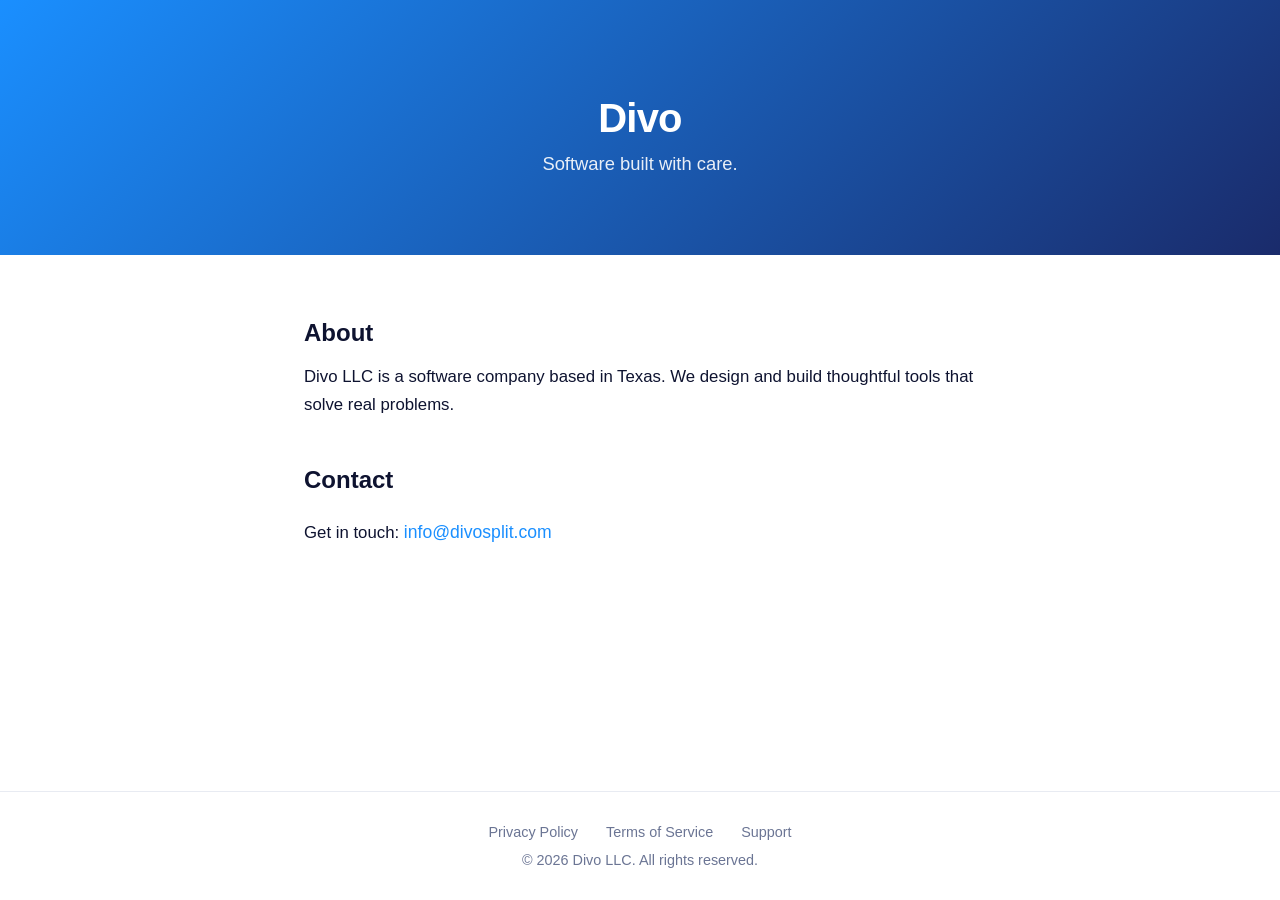
==== index.html @ 02cacfa0 "Add files via upload" ====
<!DOCTYPE html>
<html lang="en">
<head>
  <meta charset="UTF-8" />
  <meta name="viewport" content="width=device-width, initial-scale=1.0" />
  <title>Divo</title>
  <meta name="description" content="Divo LLC — software built with care." />
  <style>
    :root {
      --thunderbolt: #1a8fff;
      --dusk: #1a2b6b;
      --ink: #0e1330;
      --muted: #6b7594;
      --paper: #ffffff;
    }

    * { box-sizing: border-box; margin: 0; padding: 0; }

    html, body {
      height: 100%;
      font-family: -apple-system, BlinkMacSystemFont, "Segoe UI", Roboto, Helvetica, Arial, sans-serif;
      color: var(--ink);
      background: var(--paper);
      -webkit-font-smoothing: antialiased;
    }

    body {
      display: flex;
      flex-direction: column;
      min-height: 100vh;
    }

    .hero {
      background: linear-gradient(135deg, var(--thunderbolt) 0%, var(--dusk) 100%);
      color: var(--paper);
      padding: 6rem 1.5rem 5rem;
      text-align: center;
    }

    .hero-inner {
      max-width: 720px;
      margin: 0 auto;
    }

    .logo {
      font-size: 2.5rem;
      font-weight: 700;
      letter-spacing: -0.02em;
      margin-bottom: 0.75rem;
    }

    .tagline {
      font-size: 1.15rem;
      opacity: 0.9;
      font-weight: 400;
    }

    main {
      flex: 1;
      max-width: 720px;
      margin: 0 auto;
      padding: 4rem 1.5rem;
    }

    section {
      margin-bottom: 3rem;
    }

    h2 {
      font-size: 1.5rem;
      font-weight: 600;
      margin-bottom: 1rem;
      color: var(--ink);
    }

    p {
      font-size: 1.05rem;
      line-height: 1.65;
      color: var(--ink);
      margin-bottom: 1rem;
    }

    a {
      color: var(--thunderbolt);
      text-decoration: none;
      transition: opacity 0.15s ease;
    }

    a:hover {
      opacity: 0.7;
    }

    .contact-email {
      display: inline-block;
      font-size: 1.1rem;
      font-weight: 500;
      padding: 0.5rem 0;
    }

    footer {
      border-top: 1px solid #e8ebf2;
      padding: 2rem 1.5rem;
      text-align: center;
      font-size: 0.9rem;
      color: var(--muted);
    }

    .footer-links {
      margin-bottom: 0.75rem;
    }

    .footer-links a {
      color: var(--muted);
      margin: 0 0.75rem;
    }

    .footer-links a:hover {
      color: var(--thunderbolt);
      opacity: 1;
    }

    @media (max-width: 600px) {
      .hero { padding: 4rem 1.25rem 3.5rem; }
      .logo { font-size: 2rem; }
      main { padding: 3rem 1.25rem; }
    }
  </style>
</head>
<body>
  <header class="hero">
    <div class="hero-inner">
      <div class="logo">Divo</div>
      <div class="tagline">Software built with care.</div>
    </div>
  </header>

  <main>
    <section>
      <h2>About</h2>
      <p>
        Divo LLC is a software company based in Texas. We design and build
        thoughtful tools that solve real problems.
      </p>
    </section>

    <section>
      <h2>Contact</h2>
      <p>
        Get in touch:
        <a class="contact-email" href="mailto:info@divosplit.com">info@divosplit.com</a>
      </p>
    </section>
  </main>

  <footer>
    <div class="footer-links">
      <a href="/privacy.html">Privacy Policy</a>
      <a href="/terms.html">Terms of Service</a>
      <a href="/support.html">Support</a>
    </div>
    <div>© 2026 Divo LLC. All rights reserved.</div>
  </footer>
</body>
</html>
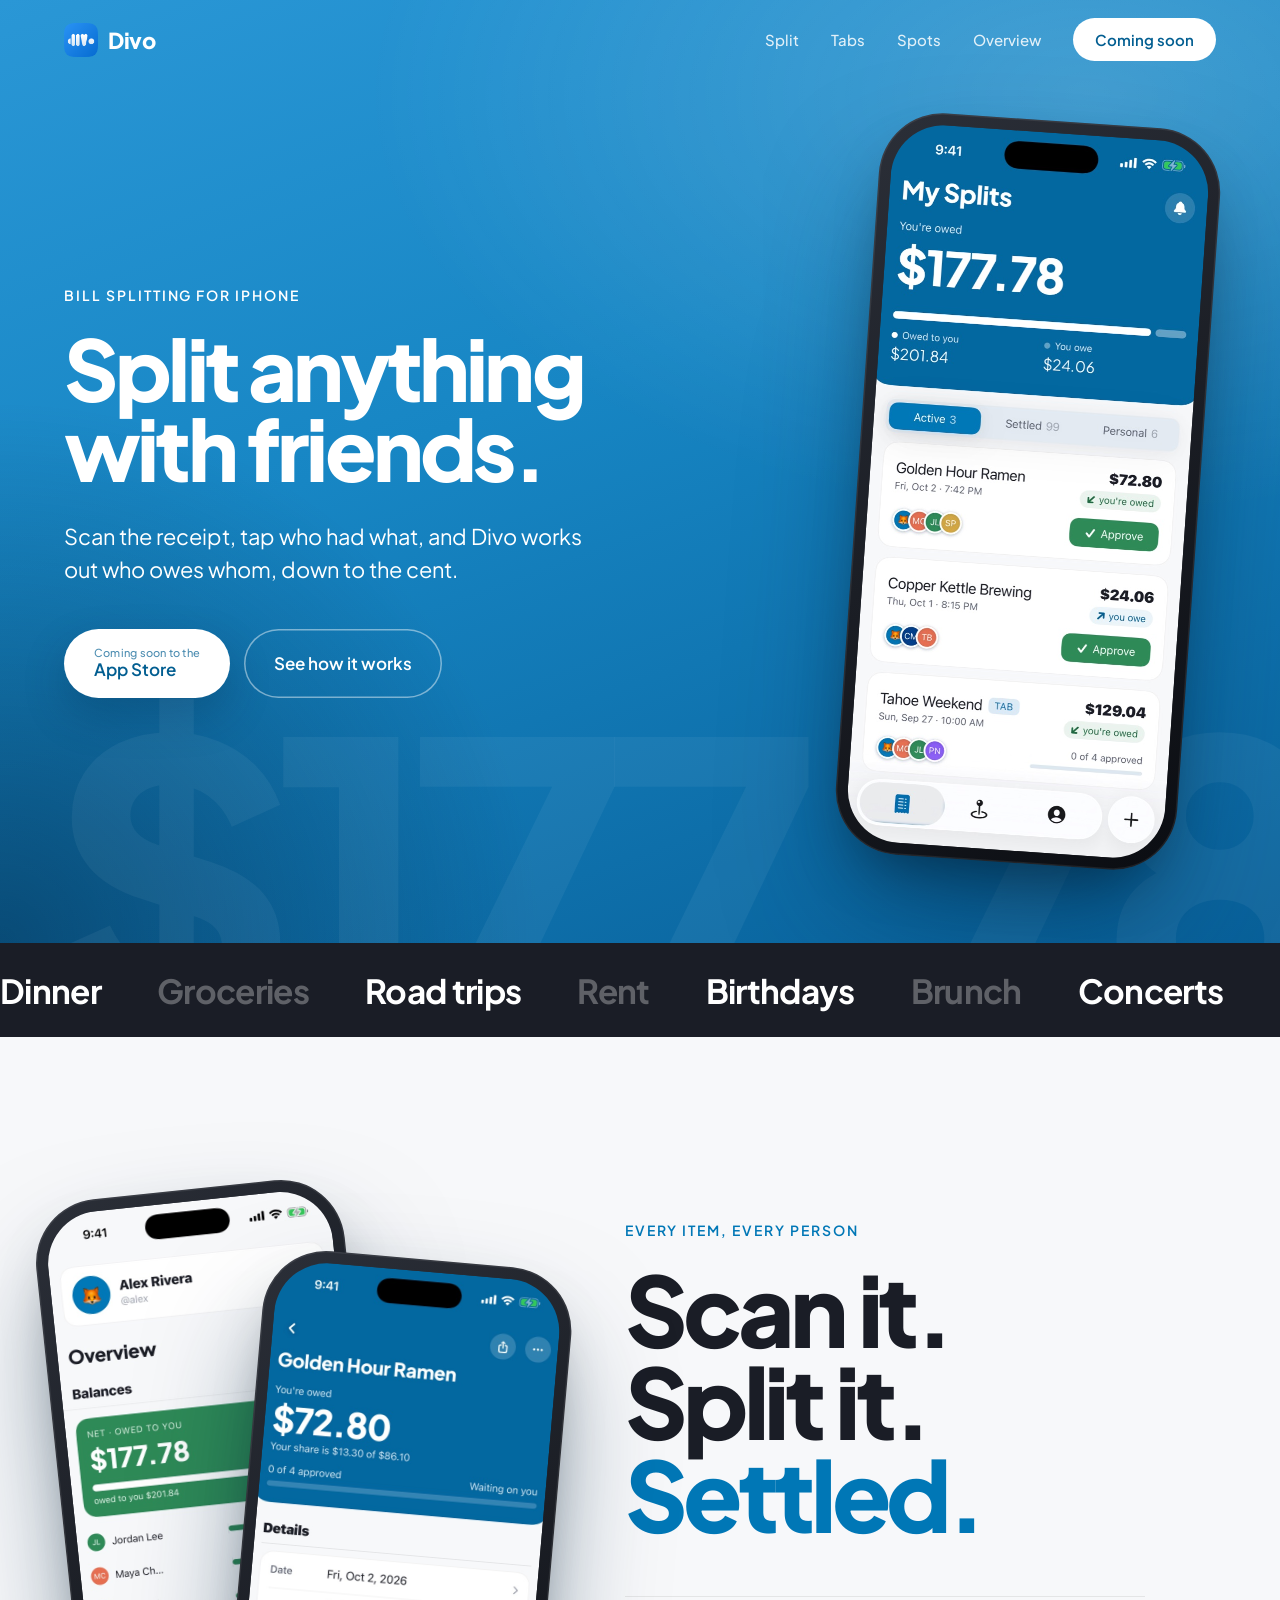
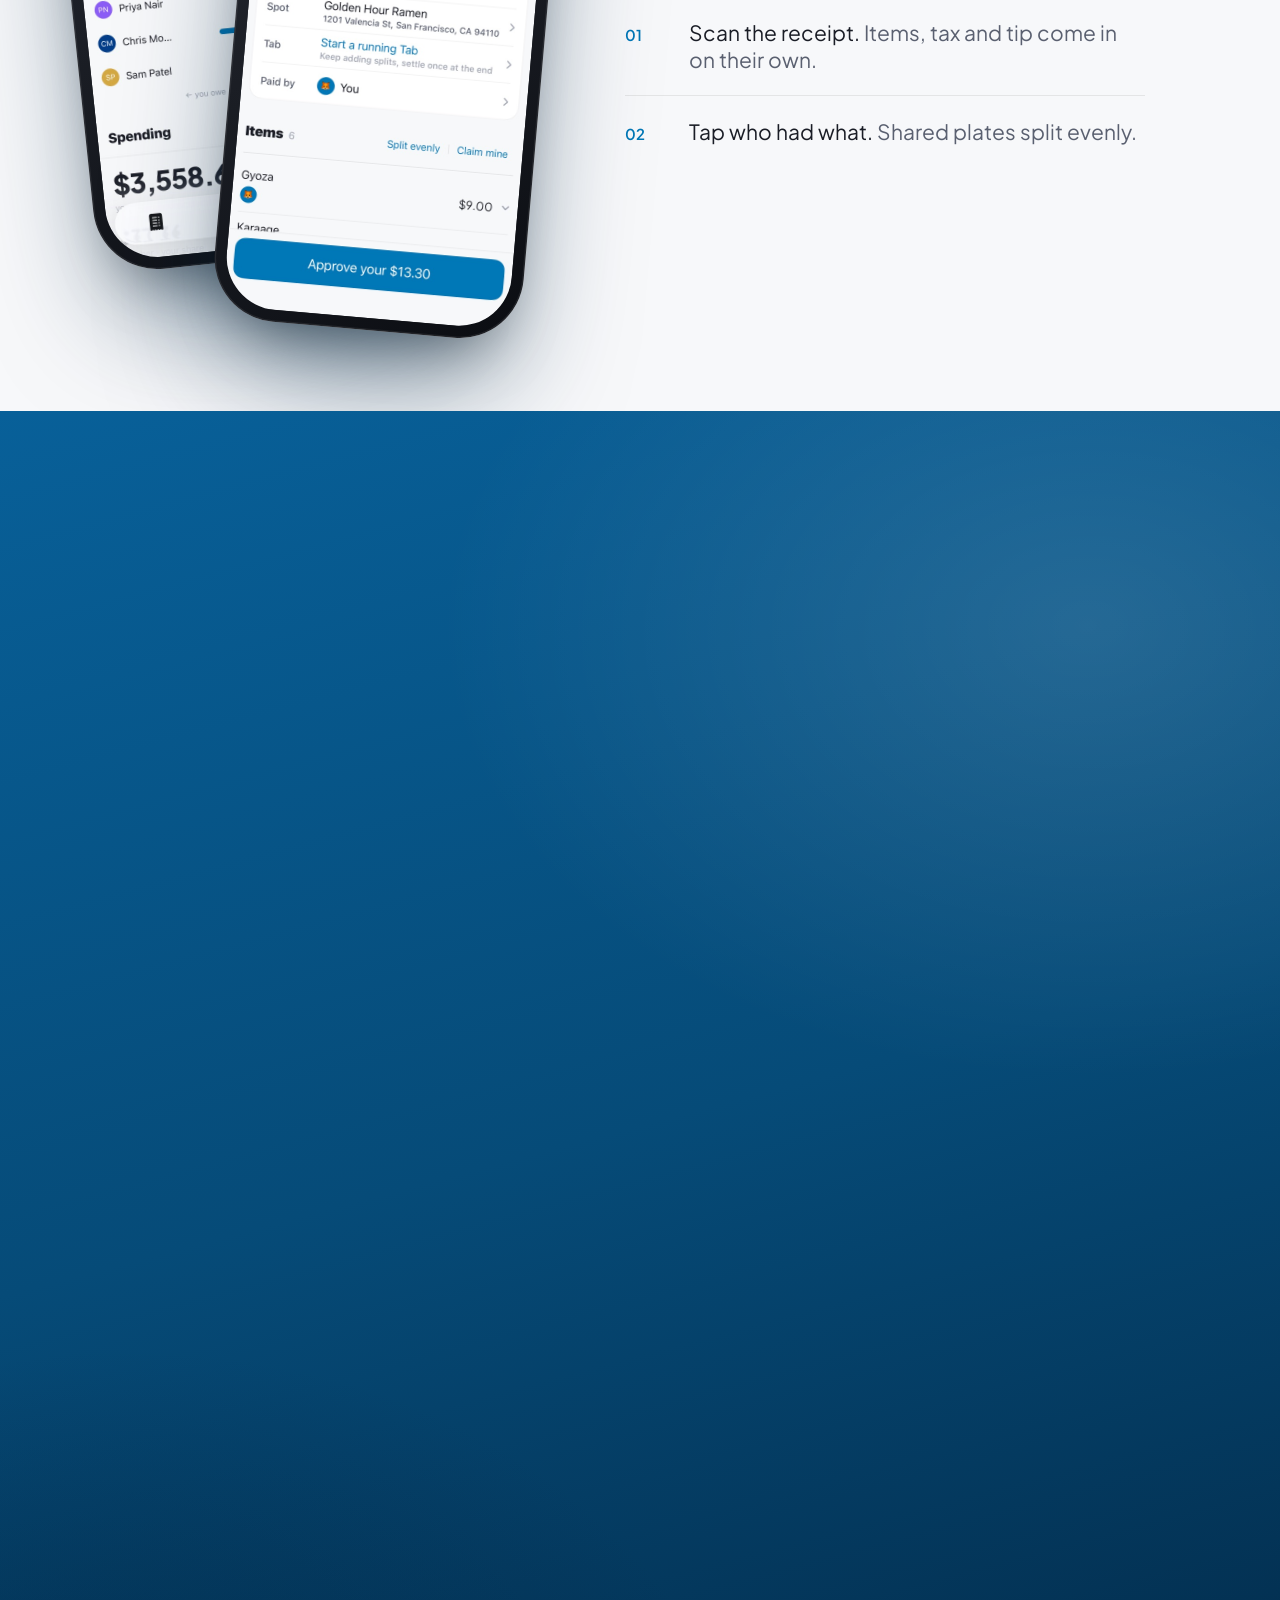
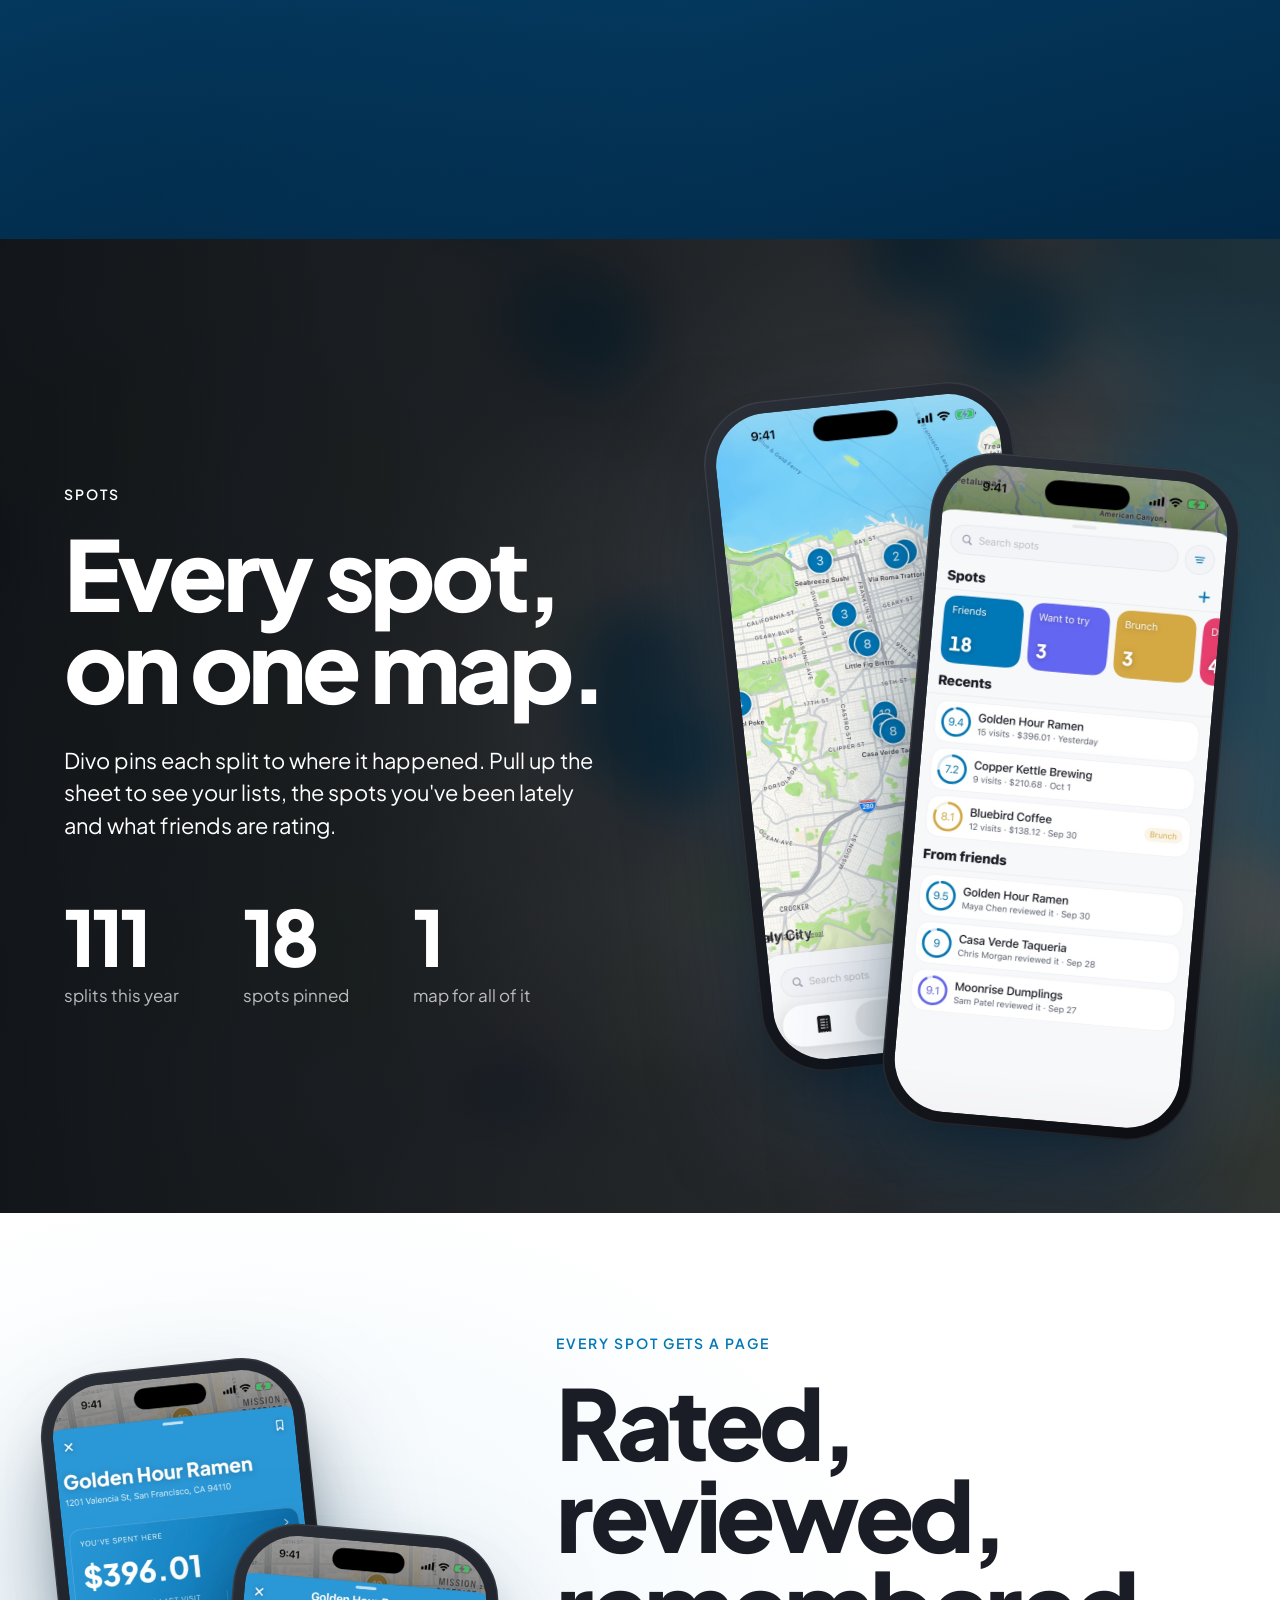
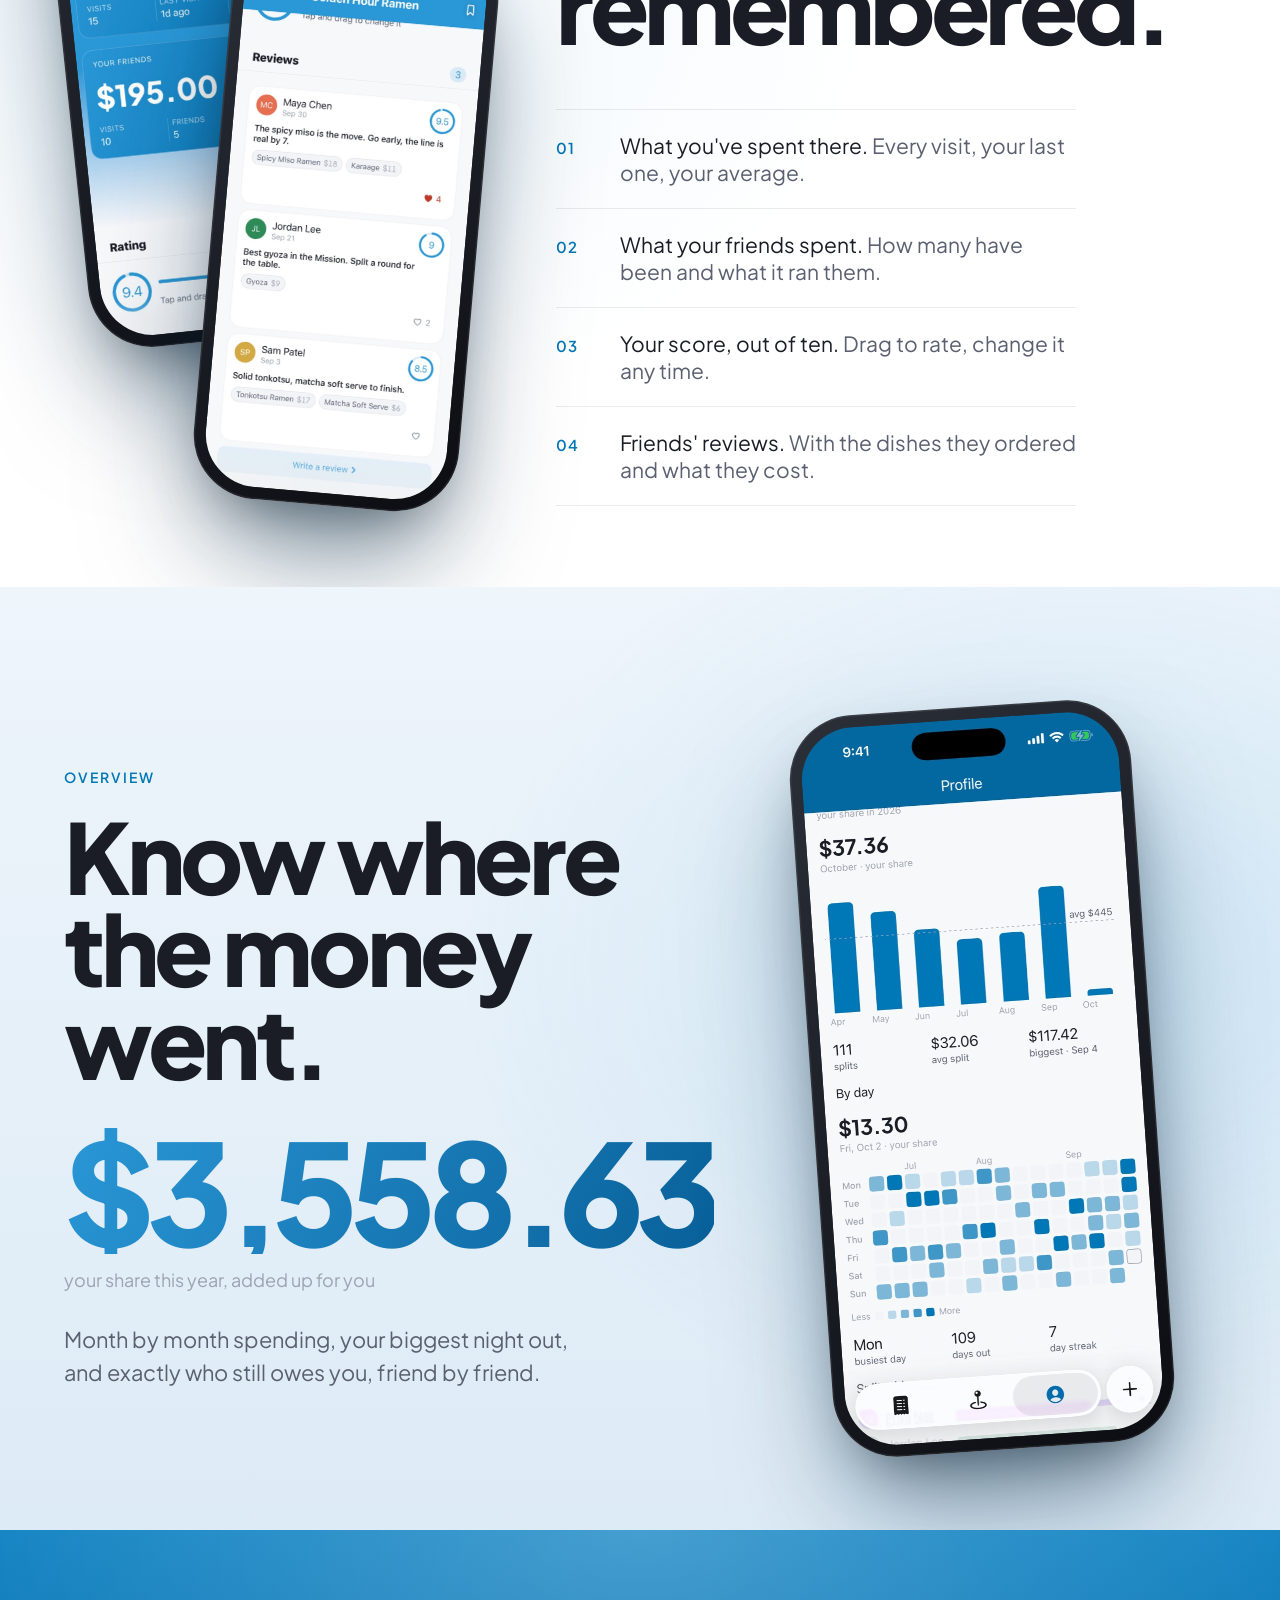
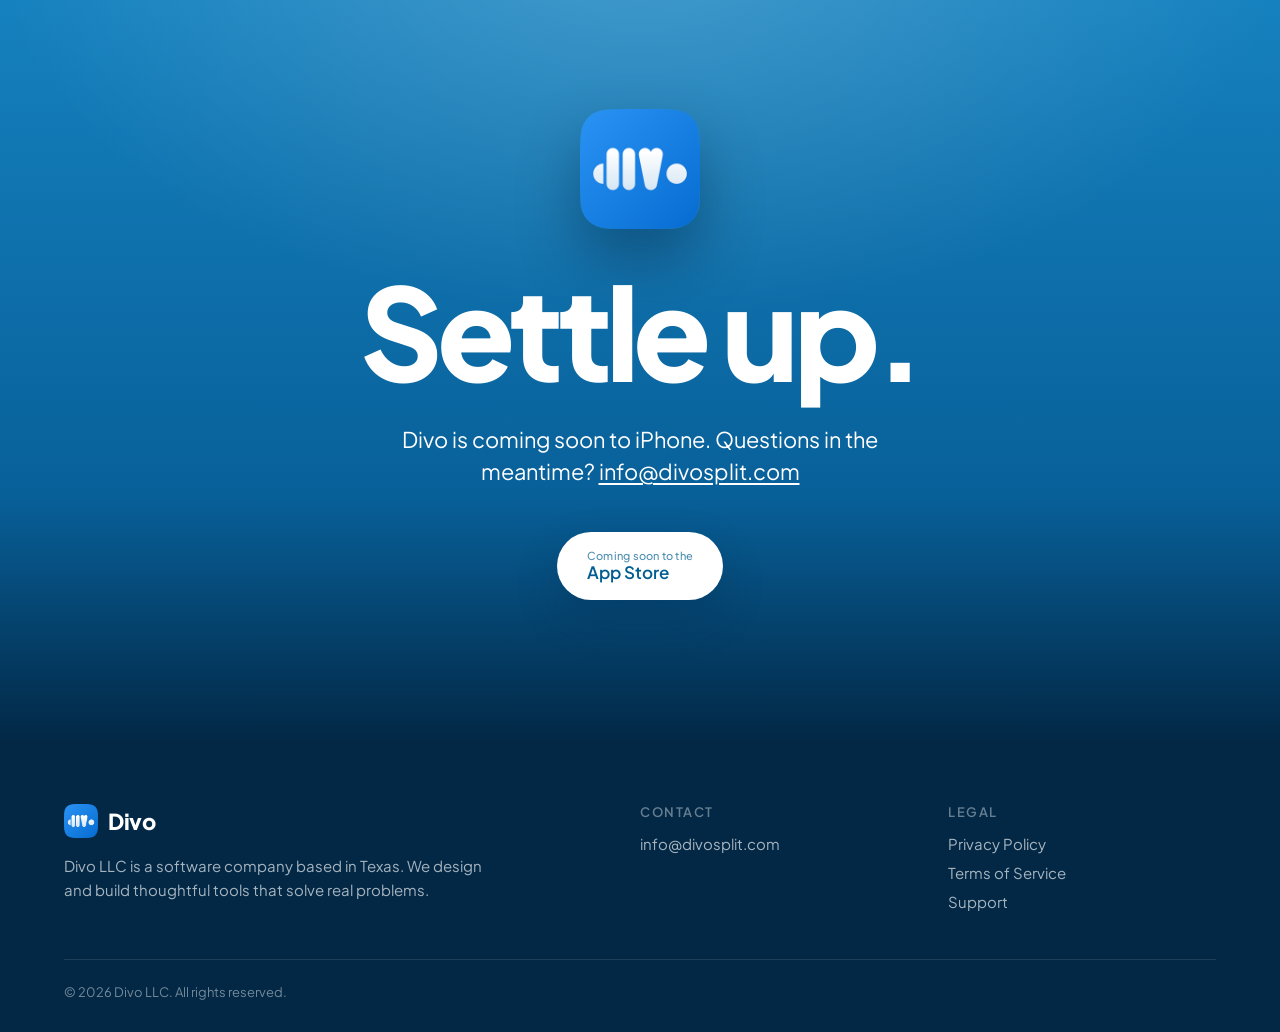
==== commit c48cd4e4: "Redesign the homepage around the Divo app Full-screen sections for splitting, Tabs, Spots, spot page" ====
--- a/index.html
+++ b/index.html
@@ -3,162 +3,523 @@
 <head>
   <meta charset="UTF-8" />
   <meta name="viewport" content="width=device-width, initial-scale=1.0" />
-  <title>Divo</title>
-  <meta name="description" content="Divo LLC — software built with care." />
+  <title>Divo — Split anything with friends</title>
+  <meta name="description" content="Divo, from Divo LLC, splits bills with friends: scan the receipt, tap who had what, settle up. Every spot you've split at, on one map." />
+  <link rel="icon" href="img/icon.png" />
+  <link rel="preconnect" href="https://fonts.googleapis.com" />
+  <link rel="preconnect" href="https://fonts.gstatic.com" crossorigin />
+  <link href="https://fonts.googleapis.com/css2?family=Plus+Jakarta+Sans:wght@400;500;600;700;800&display=swap" rel="stylesheet" />
   <style>
+    /* Tokens lifted from the app's Theme.swift */
     :root {
-      --thunderbolt: #1a8fff;
-      --dusk: #1a2b6b;
-      --ink: #0e1330;
-      --muted: #6b7594;
-      --paper: #ffffff;
+      --blue-top: #2A97D6;
+      --blue-mid: #1786C4;
+      --blue-bottom: #086099;
+      --accent: #0077B6;
+      --accent-dark: #025E91;
+      --shadow-deep: #022846;
+      --ink: #1A1D26;
+      --ink-2: #5A6070;
+      --ink-3: #9DA3B0;
+      --bg: #F7F8FA;
+      --bg-2: #EEF0F4;
+      --card: #FFFFFF;
+      --night: #0F1216;
+      --night-2: #171C24;
+      --success: #2E8B57;
+      --gutter: clamp(20px, 5vw, 72px);
     }
 
     * { box-sizing: border-box; margin: 0; padding: 0; }
-
-    html, body {
-      height: 100%;
-      font-family: -apple-system, BlinkMacSystemFont, "Segoe UI", Roboto, Helvetica, Arial, sans-serif;
+    html { scroll-behavior: smooth; }
+    body {
+      font-family: "Plus Jakarta Sans", -apple-system, BlinkMacSystemFont, sans-serif;
+      font-weight: 400;
       color: var(--ink);
-      background: var(--paper);
+      background: var(--bg);
       -webkit-font-smoothing: antialiased;
-    }
-
-    body {
-      display: flex;
-      flex-direction: column;
+      overflow-x: hidden;
+    }
+    img { display: block; max-width: 100%; }
+    a { color: inherit; text-decoration: none; }
+
+    /* ---------- Nav ---------- */
+    .nav {
+      position: fixed; inset: 0 0 auto 0; z-index: 50;
+      display: flex; align-items: center; justify-content: space-between;
+      padding: 18px var(--gutter);
+      color: #fff;
+      transition: background .3s, color .3s, box-shadow .3s, padding .3s;
+    }
+    .nav.scrolled {
+      background: rgba(247, 248, 250, .82);
+      backdrop-filter: saturate(180%) blur(20px);
+      -webkit-backdrop-filter: saturate(180%) blur(20px);
+      color: var(--ink);
+      box-shadow: 0 1px 0 rgba(0,0,0,.06);
+      padding-block: 12px;
+    }
+    .brand { display: flex; align-items: center; gap: 10px; font-weight: 800; font-size: 22px; letter-spacing: -.02em; }
+    .brand img { width: 34px; height: 34px; border-radius: 9px; }
+    .nav-links { display: flex; align-items: center; gap: 32px; font-size: 15px; font-weight: 500; }
+    .nav-links a:not(.pill) { opacity: .85; }
+    .nav-links a:not(.pill):hover { opacity: 1; }
+    .pill {
+      display: inline-flex; align-items: center; justify-content: center;
+      padding: 12px 22px; border-radius: 999px;
+      font-weight: 600; font-size: 15px;
+      background: #fff; color: var(--accent-dark);
+      transition: transform .2s, box-shadow .2s;
+    }
+    .pill:hover { transform: translateY(-1px); box-shadow: 0 10px 24px rgba(2,40,70,.18); }
+    .nav.scrolled .pill { background: var(--accent); color: #fff; }
+
+    /* ---------- Jumbotron base ---------- */
+    .jumbo {
+      position: relative;
       min-height: 100vh;
-    }
-
+      display: grid;
+      align-items: center;
+      padding: 120px var(--gutter) 80px;
+      overflow: hidden;
+    }
+    .jumbo-inner {
+      width: 100%; max-width: 1360px; margin: 0 auto;
+      display: grid; grid-template-columns: 1.1fr .9fr; gap: clamp(32px, 6vw, 96px);
+      align-items: center;
+    }
+    .jumbo-inner.flip { grid-template-columns: .9fr 1.1fr; }
+    .jumbo-inner.flip .copy { order: 2; }
+
+    .eyebrow {
+      font-size: 14px; font-weight: 600; letter-spacing: .14em; text-transform: uppercase;
+      opacity: .7; margin-bottom: 24px;
+    }
+    h1, h2 {
+      font-weight: 800;
+      letter-spacing: -.045em;
+      line-height: .95;
+    }
+    h1 { font-size: clamp(56px, 9.5vw, 148px); }
+    h2 { font-size: clamp(48px, 7.6vw, 120px); }
+    .lede {
+      font-size: clamp(19px, 1.7vw, 24px);
+      line-height: 1.5;
+      max-width: 34ch;
+      margin-top: 32px;
+      opacity: .82;
+    }
+    .cta-row { display: flex; flex-wrap: wrap; gap: 14px; margin-top: 44px; }
+    .btn {
+      display: inline-flex; align-items: center; gap: 12px;
+      padding: 18px 30px; border-radius: 999px;
+      font-size: 17px; font-weight: 600;
+      transition: transform .2s, box-shadow .2s, background .2s;
+    }
+    .btn:hover { transform: translateY(-2px); }
+    .btn-light { background: #fff; color: var(--accent-dark); box-shadow: 0 18px 40px rgba(2,40,70,.25); }
+    .btn-ghost { color: #fff; box-shadow: inset 0 0 0 1.5px rgba(255,255,255,.45); }
+    .btn-ghost:hover { background: rgba(255,255,255,.1); }
+    .btn-dark { background: var(--ink); color: #fff; }
+    .btn small { display: block; font-size: 11px; font-weight: 500; opacity: .7; letter-spacing: .02em; }
+    .btn .stack { line-height: 1.15; text-align: left; }
+
+    /* ---------- Phone ---------- */
+    .phone {
+      position: relative;
+      width: min(100%, 400px, 38vh);
+      aspect-ratio: 1320 / 2868;
+      border-radius: 64px;
+      padding: 12px;
+      background: linear-gradient(145deg, #2b2f38, #0b0d12);
+      box-shadow:
+        0 0 0 1.5px rgba(255,255,255,.08) inset,
+        0 60px 120px -20px rgba(2,40,70,.55),
+        0 30px 60px -30px rgba(0,0,0,.5);
+      justify-self: center;
+    }
+    .phone img {
+      width: 100%; height: 100%; object-fit: cover;
+      border-radius: 53px;
+    }
+    .phone.tilt-l { rotate: -4deg; }
+    .phone.tilt-r { rotate: 4deg; }
+
+    .phone-pair { position: relative; justify-self: center; width: min(100%, 560px, 56vh); height: min(118vw, 86vh, 860px); }
+    .phone-pair .phone { position: absolute; width: 64%; }
+    .phone-pair .phone:first-child { left: 0; top: 4%; rotate: -6deg; z-index: 1; }
+    .phone-pair .phone:last-child { right: 0; bottom: 0; rotate: 5deg; z-index: 2; }
+
+    /* ---------- 1. Hero ---------- */
     .hero {
-      background: linear-gradient(135deg, var(--thunderbolt) 0%, var(--dusk) 100%);
-      color: var(--paper);
-      padding: 6rem 1.5rem 5rem;
-      text-align: center;
-    }
-
-    .hero-inner {
-      max-width: 720px;
-      margin: 0 auto;
-    }
-
-    .logo {
-      font-size: 2.5rem;
-      font-weight: 700;
-      letter-spacing: -0.02em;
-      margin-bottom: 0.75rem;
-    }
-
-    .tagline {
-      font-size: 1.15rem;
-      opacity: 0.9;
-      font-weight: 400;
-    }
-
-    main {
-      flex: 1;
-      max-width: 720px;
-      margin: 0 auto;
-      padding: 4rem 1.5rem;
-    }
-
-    section {
-      margin-bottom: 3rem;
-    }
-
-    h2 {
-      font-size: 1.5rem;
-      font-weight: 600;
-      margin-bottom: 1rem;
-      color: var(--ink);
-    }
-
-    p {
-      font-size: 1.05rem;
-      line-height: 1.65;
-      color: var(--ink);
-      margin-bottom: 1rem;
-    }
-
-    a {
-      color: var(--thunderbolt);
-      text-decoration: none;
-      transition: opacity 0.15s ease;
-    }
-
-    a:hover {
-      opacity: 0.7;
-    }
-
-    .contact-email {
-      display: inline-block;
-      font-size: 1.1rem;
-      font-weight: 500;
-      padding: 0.5rem 0;
-    }
+      color: #fff;
+      background:
+        radial-gradient(1200px 700px at 85% 10%, rgba(255,255,255,.18), transparent 60%),
+        radial-gradient(900px 900px at 0% 100%, rgba(2,40,70,.55), transparent 60%),
+        linear-gradient(160deg, var(--blue-top) 0%, var(--blue-mid) 42%, var(--blue-bottom) 100%);
+    }
+    .hero h1 span { display: block; }
+    .hero h1 { font-size: clamp(48px, 6.6vw, 112px); }
+    @media (min-width: 901px) {
+      .hero .jumbo-inner { grid-template-columns: 1.3fr .7fr; }
+      .hero h1 span { white-space: nowrap; }
+    }
+    .hero .ghost-amount {
+      position: absolute; right: -3vw; bottom: -9vw;
+      font-size: 30vw; font-weight: 800; letter-spacing: -.06em; line-height: 1;
+      color: rgba(255,255,255,.05);
+      pointer-events: none; user-select: none; white-space: nowrap;
+    }
+
+    /* ---------- Marquee ---------- */
+    .marquee {
+      background: var(--ink); color: #fff;
+      padding: 26px 0; overflow: hidden; white-space: nowrap;
+    }
+    .marquee-track { display: inline-flex; gap: 56px; animation: marquee 38s linear infinite; }
+    .marquee span { font-size: clamp(22px, 2.6vw, 34px); font-weight: 700; letter-spacing: -.02em; }
+    .marquee span.dim { color: rgba(255,255,255,.3); }
+    @keyframes marquee { to { transform: translateX(-50%); } }
+
+    /* ---------- 2. Scan ---------- */
+    .scan { background: var(--bg); }
+    .scan h2 em { font-style: normal; color: var(--accent); }
+    .steps { margin-top: 56px; display: grid; gap: 0; max-width: 520px; }
+    .step {
+      display: grid; grid-template-columns: 64px 1fr; align-items: baseline;
+      padding: 22px 0; border-top: 1px solid rgba(0,0,0,.08);
+    }
+    .step:last-child { border-bottom: 1px solid rgba(0,0,0,.08); }
+    .step b { font-size: 15px; font-weight: 600; color: var(--accent); letter-spacing: .04em; }
+    .step p { font-size: 21px; color: var(--ink); }
+    .step p span { color: var(--ink-2); }
+
+    /* ---------- 3. Spots ---------- */
+    .spots { color: #fff; background: var(--night); }
+    .spots-bg {
+      position: absolute; inset: -60px;
+      background: url("img/spots-map.jpg") center / cover no-repeat;
+      filter: blur(28px) saturate(1.3);
+      opacity: .5;
+    }
+    .spots::after {
+      content: ""; position: absolute; inset: 0;
+      background:
+        radial-gradient(900px 700px at 75% 50%, transparent, rgba(15,18,22,.6) 70%),
+        linear-gradient(90deg, rgba(15,18,22,.92) 0%, rgba(15,18,22,.55) 55%, rgba(15,18,22,.2) 100%);
+    }
+    .spots .jumbo-inner { position: relative; z-index: 2; }
+    .spots h2 { max-width: 11ch; }
+    .stat-row { display: flex; flex-wrap: wrap; gap: clamp(28px, 5vw, 72px); margin-top: 56px; }
+    .stat .num { font-size: clamp(48px, 6vw, 96px); font-weight: 800; letter-spacing: -.05em; line-height: 1; }
+    .stat .label { font-size: 17px; opacity: .7; margin-top: 10px; }
+
+    /* ---------- 3b. Place pages ---------- */
+    .places {
+      background:
+        radial-gradient(900px 600px at 20% 40%, rgba(42,151,214,.08), transparent 70%),
+        #FFFFFF;
+    }
+    .places h2 { max-width: 13ch; }
+
+    /* ---------- 4. Overview ---------- */
+    .overview {
+      background:
+        radial-gradient(900px 700px at 85% 40%, rgba(42,151,214,.14), transparent 70%),
+        linear-gradient(180deg, #EEF5FB 0%, #DDEBF6 100%);
+    }
+    .big-figure {
+      font-size: clamp(64px, 11vw, 180px);
+      font-weight: 800; letter-spacing: -.055em; line-height: .9;
+      background: linear-gradient(120deg, var(--blue-top), var(--blue-bottom));
+      -webkit-background-clip: text; background-clip: text; color: transparent;
+      margin-top: 40px;
+    }
+    .big-figure-caption { font-size: 18px; color: var(--ink-3); margin-top: 14px; }
+
+    /* ---------- 5. One plus ---------- */
+    .plus {
+      color: #fff;
+      background:
+        radial-gradient(1000px 700px at 85% 15%, rgba(255,255,255,.12), transparent 65%),
+        radial-gradient(900px 700px at 10% 100%, rgba(2,40,70,.6), transparent 70%),
+        linear-gradient(165deg, var(--blue-bottom) 0%, #064B78 50%, var(--shadow-deep) 100%);
+    }
+    .actions { margin-top: 48px; display: grid; gap: 4px; max-width: 560px; }
+    .action {
+      display: flex; justify-content: space-between; align-items: baseline; gap: 24px;
+      padding: 20px 0; border-bottom: 1px solid rgba(255,255,255,.1);
+    }
+    .action .t { font-size: clamp(22px, 2.2vw, 30px); font-weight: 700; letter-spacing: -.02em; white-space: nowrap; }
+    .action .d { font-size: 16px; color: rgba(255,255,255,.55); text-align: right; }
+
+    /* ---------- Tabs (stacked, three phones) ---------- */
+    .jumbo-inner.stacked { grid-template-columns: 1fr; gap: clamp(48px, 7vw, 96px); }
+    .tabs-head { display: grid; grid-template-columns: 1fr 1fr; gap: clamp(32px, 6vw, 96px); align-items: end; }
+    .tabs-head .actions { margin-top: 0; }
+    .phone-trio {
+      display: flex; justify-content: center; align-items: flex-start;
+      gap: clamp(12px, 3vw, 48px);
+    }
+    .phone-trio .phone {
+      width: min(30%, 330px);
+      border-radius: 15% / 7%;
+      padding: clamp(5px, 0.9vw, 12px);
+    }
+    .phone-trio .phone img { border-radius: 13% / 6%; }
+    .phone-trio .phone:nth-child(1) { rotate: -4deg; margin-top: 48px; }
+    .phone-trio .phone:nth-child(3) { rotate: 4deg; margin-top: 48px; }
+
+    /* ---------- 6. Final CTA ---------- */
+    .final {
+      color: #fff; text-align: center;
+      background:
+        radial-gradient(1000px 600px at 50% 0%, rgba(255,255,255,.2), transparent 65%),
+        linear-gradient(180deg, var(--blue-mid), var(--blue-bottom) 70%, var(--shadow-deep));
+      min-height: 90vh;
+    }
+    .final .jumbo-inner { grid-template-columns: 1fr; justify-items: center; align-content: center; gap: 0; }
+    .final img.icon { width: 120px; height: 120px; border-radius: 28px; box-shadow: 0 30px 60px rgba(2,40,70,.45); margin-bottom: 40px; }
+    .final h2 { font-size: clamp(56px, 10vw, 160px); }
+    .final .lede { margin-inline: auto; }
+    .final .cta-row { justify-content: center; }
 
     footer {
-      border-top: 1px solid #e8ebf2;
-      padding: 2rem 1.5rem;
-      text-align: center;
-      font-size: 0.9rem;
-      color: var(--muted);
-    }
-
-    .footer-links {
-      margin-bottom: 0.75rem;
-    }
-
-    .footer-links a {
-      color: var(--muted);
-      margin: 0 0.75rem;
-    }
-
-    .footer-links a:hover {
-      color: var(--thunderbolt);
-      opacity: 1;
-    }
-
-    @media (max-width: 600px) {
-      .hero { padding: 4rem 1.25rem 3.5rem; }
-      .logo { font-size: 2rem; }
-      main { padding: 3rem 1.25rem; }
+      background: var(--shadow-deep); color: rgba(255,255,255,.65);
+      padding: 64px var(--gutter) 32px;
+      font-size: 15px;
+    }
+    .footer-grid {
+      max-width: 1360px; margin: 0 auto;
+      display: grid; grid-template-columns: 2fr 1fr 1fr; gap: 40px;
+    }
+    .footer-about .brand { color: #fff; margin-bottom: 16px; }
+    .footer-about p { line-height: 1.6; max-width: 38ch; }
+    footer h3 {
+      font-size: 13px; font-weight: 600; letter-spacing: .12em; text-transform: uppercase;
+      color: rgba(255,255,255,.4); margin-bottom: 14px;
+    }
+    footer nav { display: grid; gap: 10px; }
+    footer a:hover { color: #fff; }
+    .footer-base {
+      max-width: 1360px; margin: 48px auto 0; padding-top: 24px;
+      border-top: 1px solid rgba(255,255,255,.1); font-size: 13px; color: rgba(255,255,255,.45);
+    }
+    .final .lede a { text-decoration: underline; text-underline-offset: 3px; }
+    .btn-static { cursor: default; }
+    .btn-static:hover { transform: none; }
+
+    /* ---------- Reveal ---------- */
+    .reveal { opacity: 0; transform: translateY(40px); transition: opacity .9s cubic-bezier(.2,.7,.2,1), transform .9s cubic-bezier(.2,.7,.2,1); }
+    .reveal.in { opacity: 1; transform: none; }
+    .reveal.d1 { transition-delay: .1s; } .reveal.d2 { transition-delay: .2s; } .reveal.d3 { transition-delay: .3s; }
+
+    @media (prefers-reduced-motion: reduce) {
+      .reveal { opacity: 1; transform: none; transition: none; }
+      .marquee-track { animation: none; }
+      html { scroll-behavior: auto; }
+    }
+
+    /* ---------- Responsive ---------- */
+    @media (max-width: 900px) {
+      .nav-links a:not(.pill) { display: none; }
+      .jumbo { padding-top: 110px; min-height: auto; }
+      .jumbo-inner, .jumbo-inner.flip { grid-template-columns: 1fr; }
+      .jumbo-inner.flip .copy { order: 0; }
+      .phone { width: min(78vw, 360px); border-radius: 52px; padding: 10px; }
+      .phone img { border-radius: 43px; }
+      .phone-pair { height: 150vw; max-height: 760px; }
+      .phone-pair .phone { width: 62%; }
+      .action { flex-direction: column; gap: 4px; }
+      .tabs-head { grid-template-columns: 1fr; }
+      .phone-trio .phone { width: 31%; }
+      .phone-trio .phone:nth-child(1), .phone-trio .phone:nth-child(3) { margin-top: 24px; }
+      .action .d { text-align: left; }
+      .footer-grid { grid-template-columns: 1fr; gap: 28px; }
     }
   </style>
 </head>
 <body>
-  <header class="hero">
-    <div class="hero-inner">
-      <div class="logo">Divo</div>
-      <div class="tagline">Software built with care.</div>
-    </div>
+
+  <header class="nav" id="nav">
+    <a href="#" class="brand"><img src="img/icon.png" alt="" />Divo</a>
+    <nav class="nav-links">
+      <a href="#scan">Split</a>
+      <a href="#tabs">Tabs</a>
+      <a href="#spots">Spots</a>
+      <a href="#overview">Overview</a>
+      <a href="#download" class="pill">Coming soon</a>
+    </nav>
   </header>
 
-  <main>
-    <section>
-      <h2>About</h2>
-      <p>
-        Divo LLC is a software company based in Texas. We design and build
-        thoughtful tools that solve real problems.
-      </p>
-    </section>
-
-    <section>
-      <h2>Contact</h2>
-      <p>
-        Get in touch:
-        <a class="contact-email" href="mailto:info@divosplit.com">info@divosplit.com</a>
-      </p>
-    </section>
-  </main>
+  <!-- 1. Hero -->
+  <section class="jumbo hero">
+    <div class="ghost-amount" aria-hidden="true">$177.78</div>
+    <div class="jumbo-inner">
+      <div class="copy">
+        <p class="eyebrow reveal">Bill splitting for iPhone</p>
+        <h1 class="reveal d1"><span>Split anything</span><span>with friends.</span></h1>
+        <p class="lede reveal d2">Scan the receipt, tap who had what, and Divo works out who owes whom, down to the cent.</p>
+        <div class="cta-row reveal d3">
+          <span class="btn btn-light btn-static"><span class="stack"><small>Coming soon to the</small>App Store</span></span>
+          <a href="#scan" class="btn btn-ghost">See how it works</a>
+        </div>
+      </div>
+      <div class="phone tilt-r reveal d2">
+        <img src="img/splits-home.jpg" alt="Divo's My Splits screen: $177.78 owed to you, above three open splits including a Tahoe Weekend Tab" />
+      </div>
+    </div>
+  </section>
+
+  <div class="marquee" aria-hidden="true">
+    <div class="marquee-track">
+      <span>Dinner</span><span class="dim">Groceries</span><span>Road trips</span><span class="dim">Rent</span><span>Birthdays</span><span class="dim">Brunch</span><span>Concerts</span><span class="dim">Ski weekends</span>
+      <span>Dinner</span><span class="dim">Groceries</span><span>Road trips</span><span class="dim">Rent</span><span>Birthdays</span><span class="dim">Brunch</span><span>Concerts</span><span class="dim">Ski weekends</span>
+    </div>
+  </div>
+
+  <!-- 2. Scan & split -->
+  <section class="jumbo scan" id="scan">
+    <div class="jumbo-inner flip">
+      <div class="copy">
+        <p class="eyebrow reveal" style="color: var(--accent); opacity: 1;">Every item, every person</p>
+        <h2 class="reveal d1">Scan it.<br />Split it.<br /><em>Settled.</em></h2>
+        <div class="steps">
+          <div class="step reveal d1"><b>01</b><p>Scan the receipt. <span>Items, tax and tip come in on their own.</span></p></div>
+          <div class="step reveal d2"><b>02</b><p>Tap who had what. <span>Shared plates split evenly.</span></p></div>
+          <div class="step reveal d3"><b>03</b><p>Everyone sees their share. <span>Mark it paid when it's paid.</span></p></div>
+        </div>
+      </div>
+      <div class="phone-pair reveal d1">
+        <div class="phone"><img src="img/overview.jpg" alt="" /></div>
+        <div class="phone"><img src="img/split-detail.jpg" alt="A split's page at Golden Hour Ramen: you're owed $72.80, your share is $13.30 of $86.10" /></div>
+      </div>
+    </div>
+  </section>
+
+  <!-- 3. Tabs -->
+  <section class="jumbo plus" id="tabs">
+    <div class="jumbo-inner stacked">
+      <div class="tabs-head">
+        <div>
+          <p class="eyebrow reveal">Tabs</p>
+          <h2 class="reveal d1">One trip.<br />One Tab.<br />Settle once.</h2>
+        </div>
+        <div class="actions">
+          <div class="action reveal d1"><span class="t">Add as you go</span><span class="d">Dinner, groceries, the kayak rental</span></div>
+          <div class="action reveal d1"><span class="t">One running balance</span><span class="d">Who's up and who's down, all weekend</span></div>
+          <div class="action reveal d2"><span class="t">Every stop, mapped</span><span class="d">The trip, pinned where it happened</span></div>
+          <div class="action reveal d3"><span class="t">Settle the whole Tab</span><span class="d">One payment each when it's over</span></div>
+        </div>
+      </div>
+      <div class="phone-trio">
+        <div class="phone reveal d1"><img src="img/tab-balances.jpg" alt="The Tahoe Weekend Tab: 4 people, $484.83 total, you're owed $129.04, with each person's balance" /></div>
+        <div class="phone reveal d2"><img src="img/tab-splits.jpg" alt="The Tab's splits: a map of three Lake Tahoe stops and an Approve all button" /></div>
+        <div class="phone reveal d3"><img src="img/tab-settle.jpg" alt="The Tab's Settle pane: 0 of 4 approved, Approve my 4 splits, and Settle the whole Tab" /></div>
+      </div>
+    </div>
+  </section>
+
+  <!-- 4. Spots -->
+  <section class="jumbo spots" id="spots">
+    <div class="spots-bg" aria-hidden="true"></div>
+    <div class="jumbo-inner">
+      <div class="copy">
+        <p class="eyebrow reveal">Spots</p>
+        <h2 class="reveal d1">Every spot, on one map.</h2>
+        <p class="lede reveal d2">Divo pins each split to where it happened. Pull up the sheet to see your lists, the spots you've been lately and what friends are rating.</p>
+        <div class="stat-row">
+          <div class="stat reveal d1"><div class="num">111</div><div class="label">splits this year</div></div>
+          <div class="stat reveal d2"><div class="num">18</div><div class="label">spots pinned</div></div>
+          <div class="stat reveal d3"><div class="num">1</div><div class="label">map for all of it</div></div>
+        </div>
+      </div>
+      <div class="phone-pair reveal d1">
+        <div class="phone"><img src="img/spots-map.jpg" alt="The Spots tab: a map of San Francisco with blue pins counting the splits at each place" /></div>
+        <div class="phone"><img src="img/spots-sheet.jpg" alt="The Spots sheet: Want to try, Brunch and Date night lists, recent places with your scores, and friends' reviews" /></div>
+      </div>
+    </div>
+  </section>
+
+  <!-- 4b. Place pages -->
+  <section class="jumbo places" id="places">
+    <div class="jumbo-inner flip">
+      <div class="copy">
+        <p class="eyebrow reveal" style="color: var(--accent); opacity: 1;">Every spot gets a page</p>
+        <h2 class="reveal d1">Rated, reviewed, remembered.</h2>
+        <div class="steps">
+          <div class="step reveal d1"><b>01</b><p>What you've spent there. <span>Every visit, your last one, your average.</span></p></div>
+          <div class="step reveal d2"><b>02</b><p>What your friends spent. <span>How many have been and what it ran them.</span></p></div>
+          <div class="step reveal d2"><b>03</b><p>Your score, out of ten. <span>Drag to rate, change it any time.</span></p></div>
+          <div class="step reveal d3"><b>04</b><p>Friends' reviews. <span>With the dishes they ordered and what they cost.</span></p></div>
+        </div>
+      </div>
+      <div class="phone-pair reveal d1">
+        <div class="phone"><img src="img/spot-place.jpg" alt="Golden Hour Ramen's place page: $396.01 spent over 15 visits, friends' spend, and a 9.4 rating" /></div>
+        <div class="phone"><img src="img/spot-reviews.jpg" alt="Golden Hour Ramen's reviews from Maya, Jordan and Sam, each with a score and the dishes they ordered" /></div>
+      </div>
+    </div>
+  </section>
+
+  <!-- 5. Overview -->
+  <section class="jumbo overview" id="overview">
+    <div class="jumbo-inner">
+      <div class="copy">
+        <p class="eyebrow reveal" style="color: var(--accent); opacity: 1;">Overview</p>
+        <h2 class="reveal d1">Know where the money went.</h2>
+        <div class="big-figure reveal d2">$3,558.63</div>
+        <p class="big-figure-caption reveal d2">your share this year, added up for you</p>
+        <p class="lede reveal d3" style="color: var(--ink-2); opacity: 1;">Month by month spending, your biggest night out, and exactly who still owes you, friend by friend.</p>
+      </div>
+      <div class="phone tilt-l reveal d1">
+        <img src="img/spending.jpg" alt="Divo's Spending overview: $3,558.63 this year with a bar chart by month" />
+      </div>
+    </div>
+  </section>
+
+  <!-- 6. Final CTA -->
+  <section class="jumbo final" id="download">
+    <div class="jumbo-inner">
+      <img class="icon reveal" src="img/icon.png" alt="Divo app icon" />
+      <h2 class="reveal d1">Settle up.</h2>
+      <p class="lede reveal d2">Divo is coming soon to iPhone. Questions in the meantime? <a href="mailto:info@divosplit.com">info@divosplit.com</a></p>
+      <div class="cta-row reveal d3">
+        <span class="btn btn-light btn-static"><span class="stack"><small>Coming soon to the</small>App Store</span></span>
+      </div>
+    </div>
+  </section>
 
   <footer>
-    <div class="footer-links">
-      <a href="/privacy.html">Privacy Policy</a>
-      <a href="/terms.html">Terms of Service</a>
-      <a href="/support.html">Support</a>
-    </div>
-    <div>© 2026 Divo LLC. All rights reserved.</div>
+    <div class="footer-grid">
+      <div class="footer-about">
+        <a href="#" class="brand"><img src="img/icon.png" alt="" />Divo</a>
+        <p>Divo LLC is a software company based in Texas. We design and build thoughtful tools that solve real problems.</p>
+      </div>
+      <div>
+        <h3>Contact</h3>
+        <a href="mailto:info@divosplit.com">info@divosplit.com</a>
+      </div>
+      <div>
+        <h3>Legal</h3>
+        <nav>
+          <a href="/privacy.html">Privacy Policy</a>
+          <a href="/terms.html">Terms of Service</a>
+          <a href="/support.html">Support</a>
+        </nav>
+      </div>
+    </div>
+    <div class="footer-base">© 2026 Divo LLC. All rights reserved.</div>
   </footer>
+
+  <script>
+    const nav = document.getElementById('nav');
+    const onScroll = () => nav.classList.toggle('scrolled', window.scrollY > window.innerHeight * 0.6);
+    addEventListener('scroll', onScroll, { passive: true }); onScroll();
+
+    const io = new IntersectionObserver((entries) => {
+      entries.forEach((e) => { if (e.isIntersecting) { e.target.classList.add('in'); io.unobserve(e.target); } });
+    }, { threshold: 0.15 });
+    document.querySelectorAll('.reveal').forEach((el) => io.observe(el));
+  </script>
 </body>
 </html>
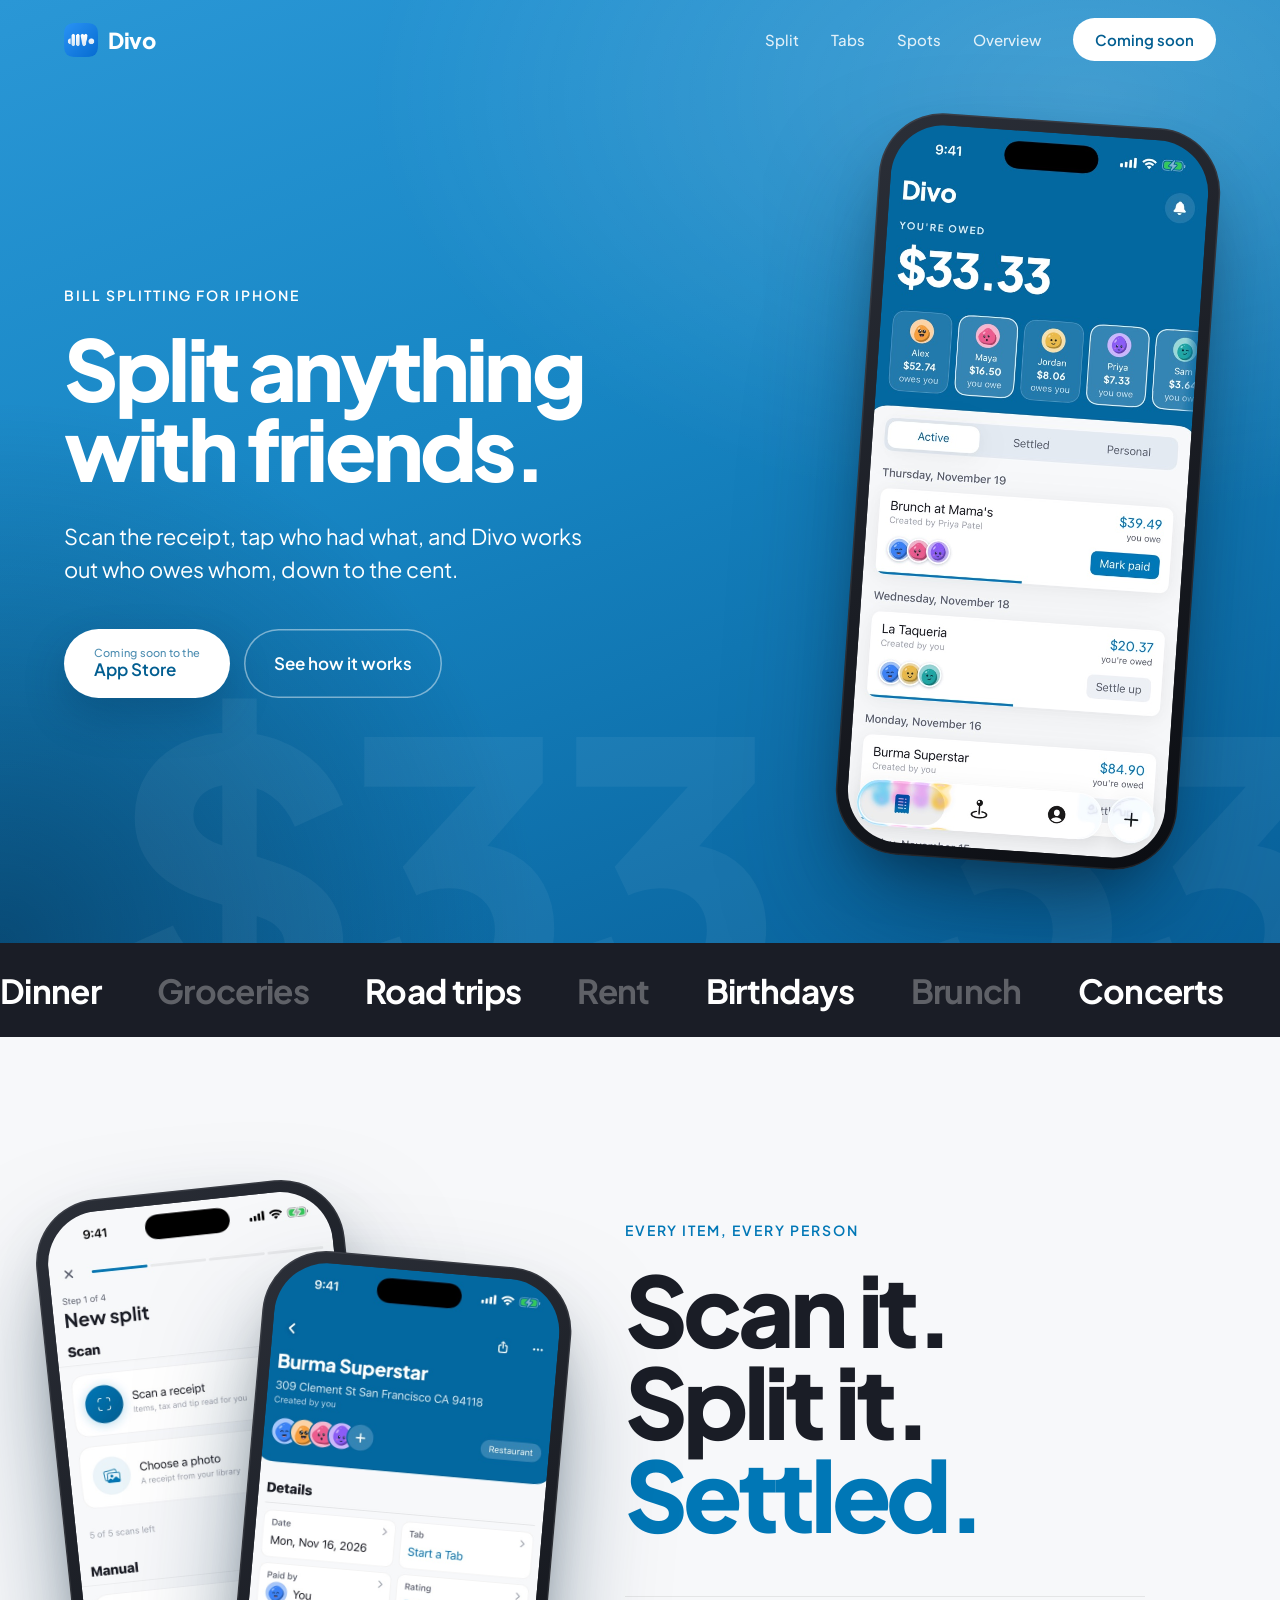
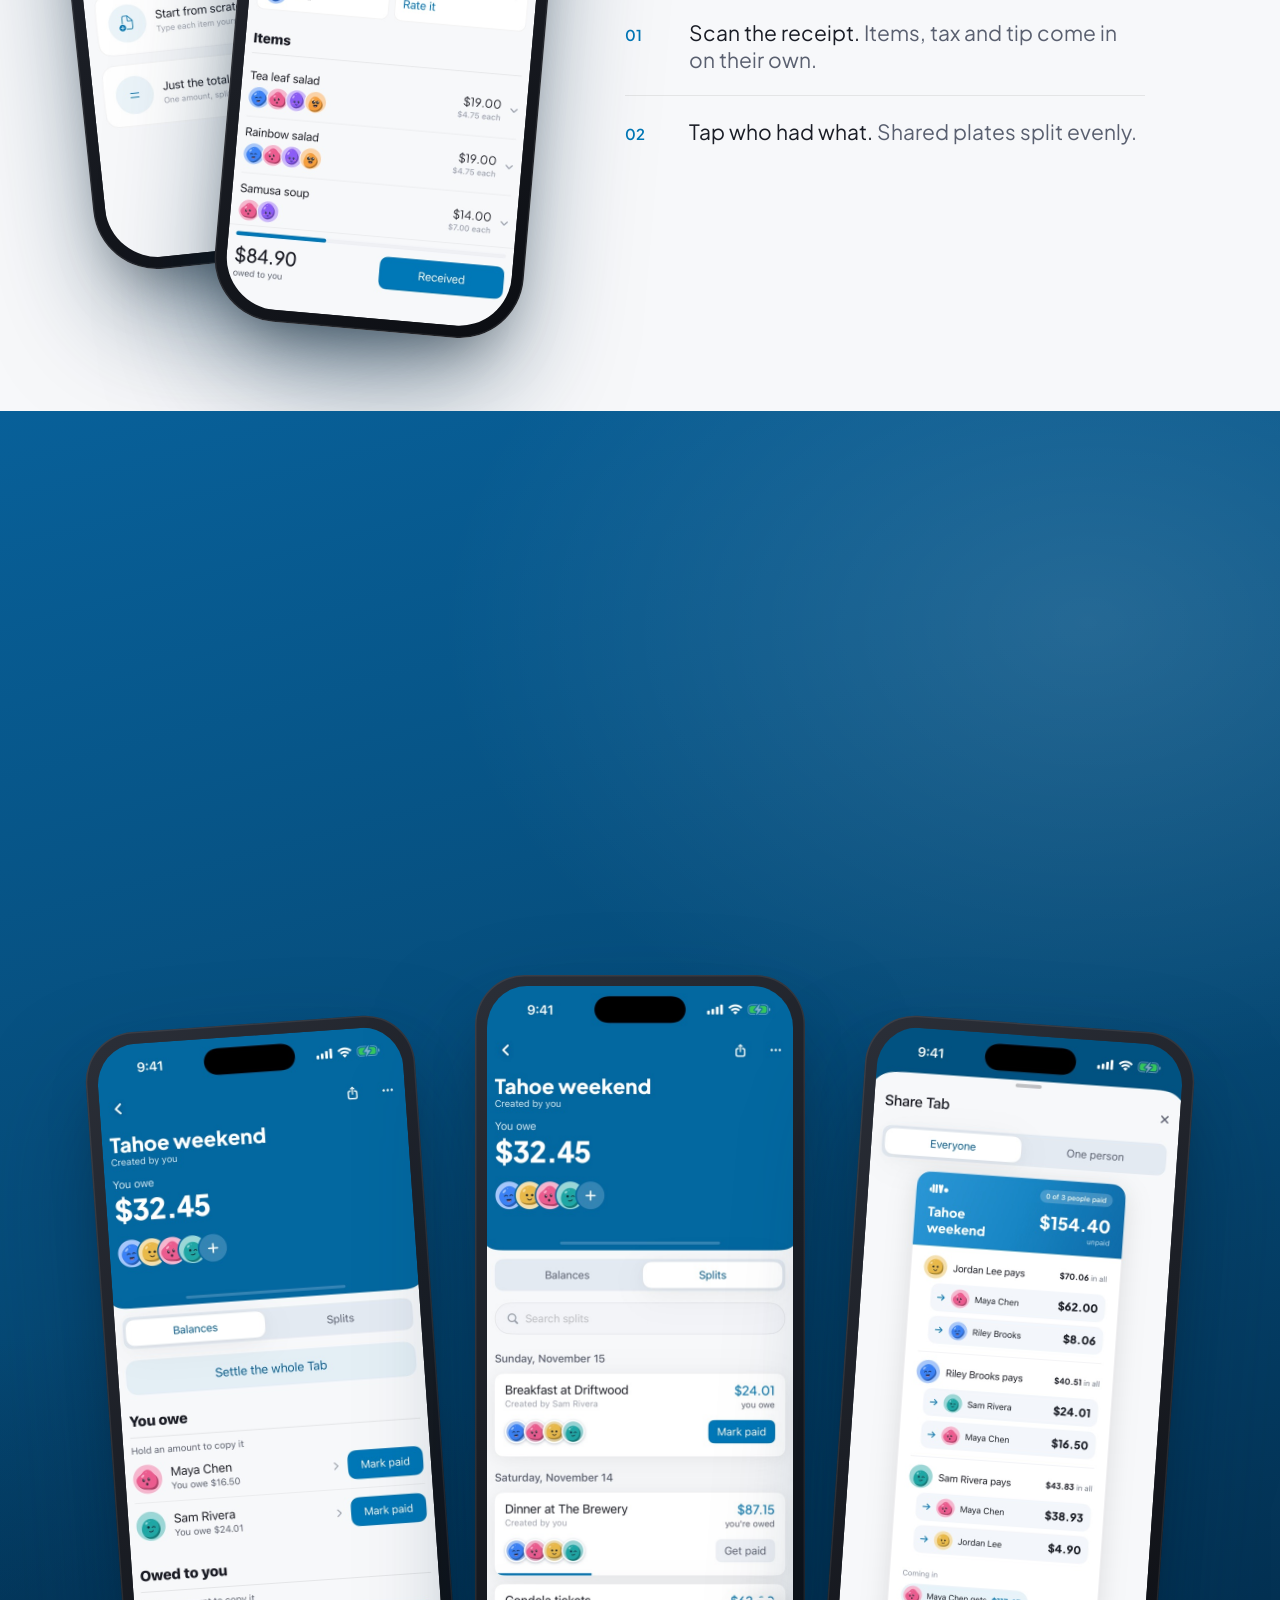
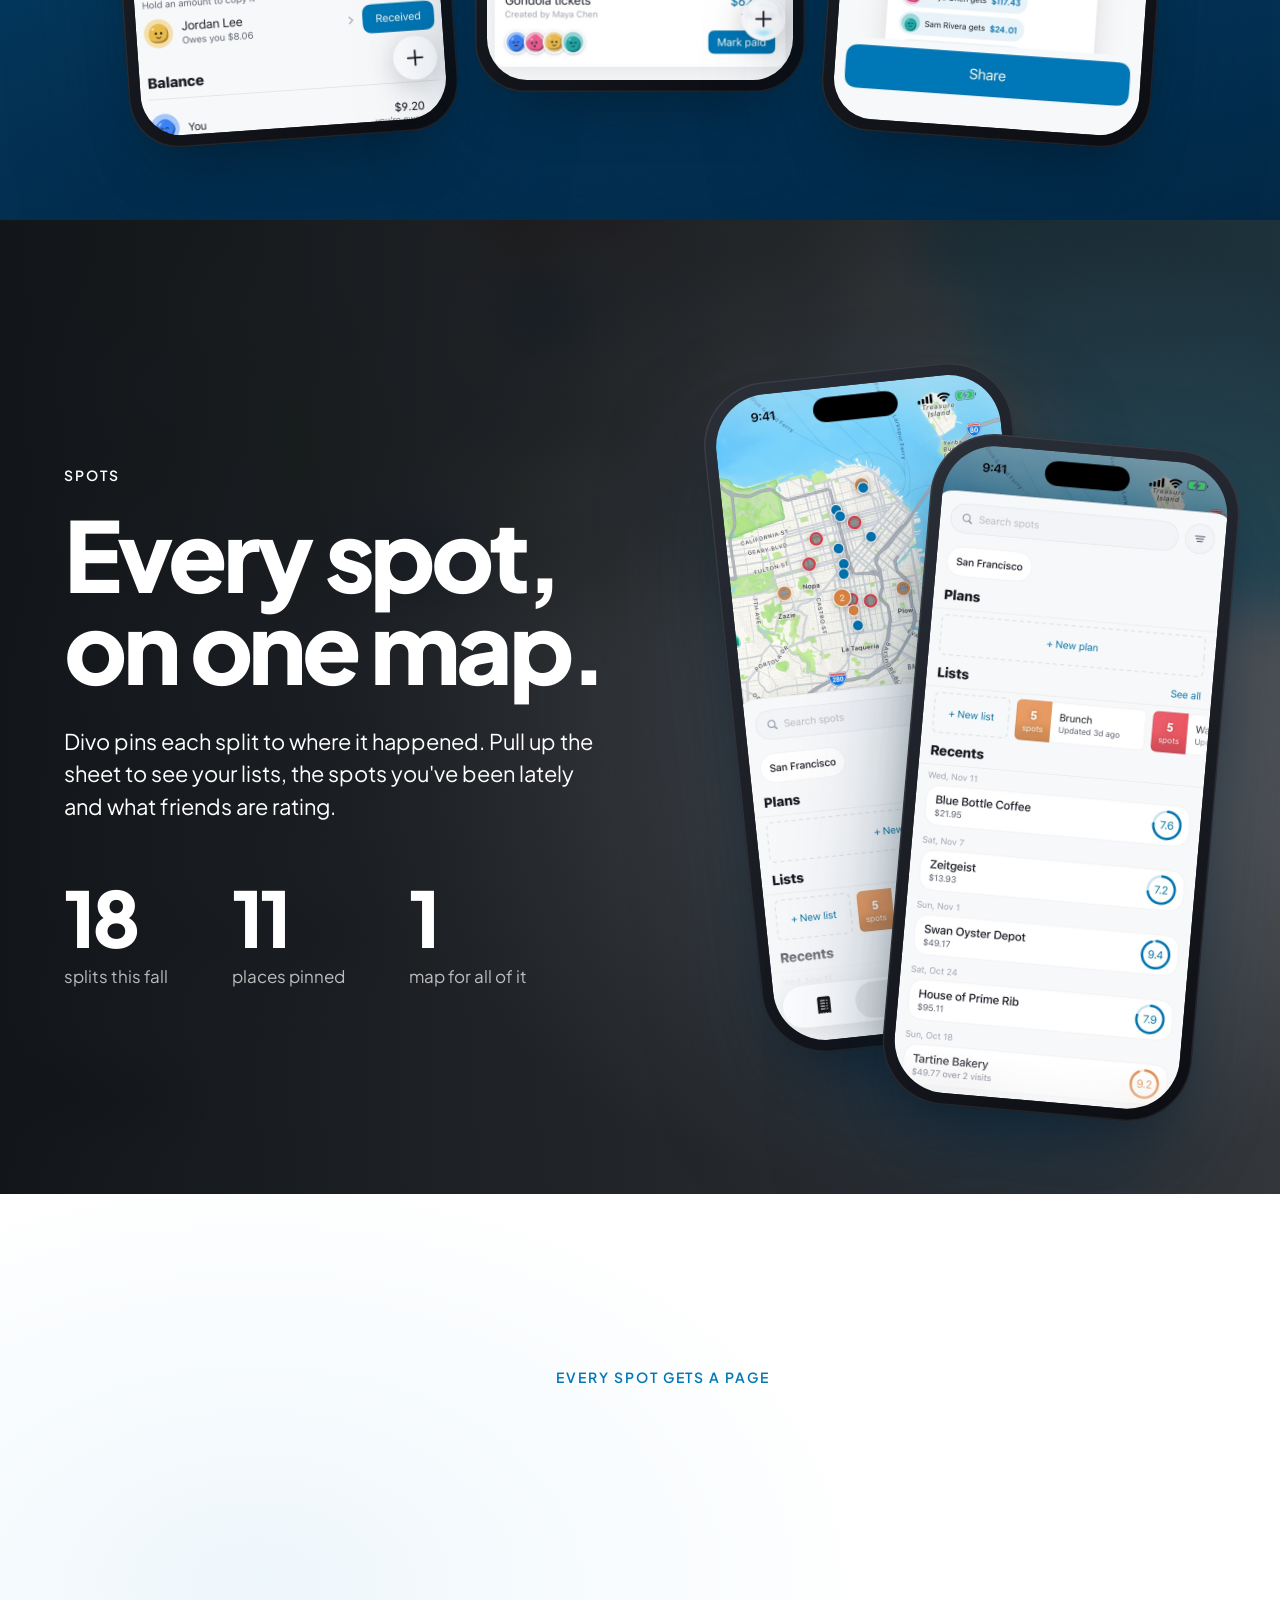
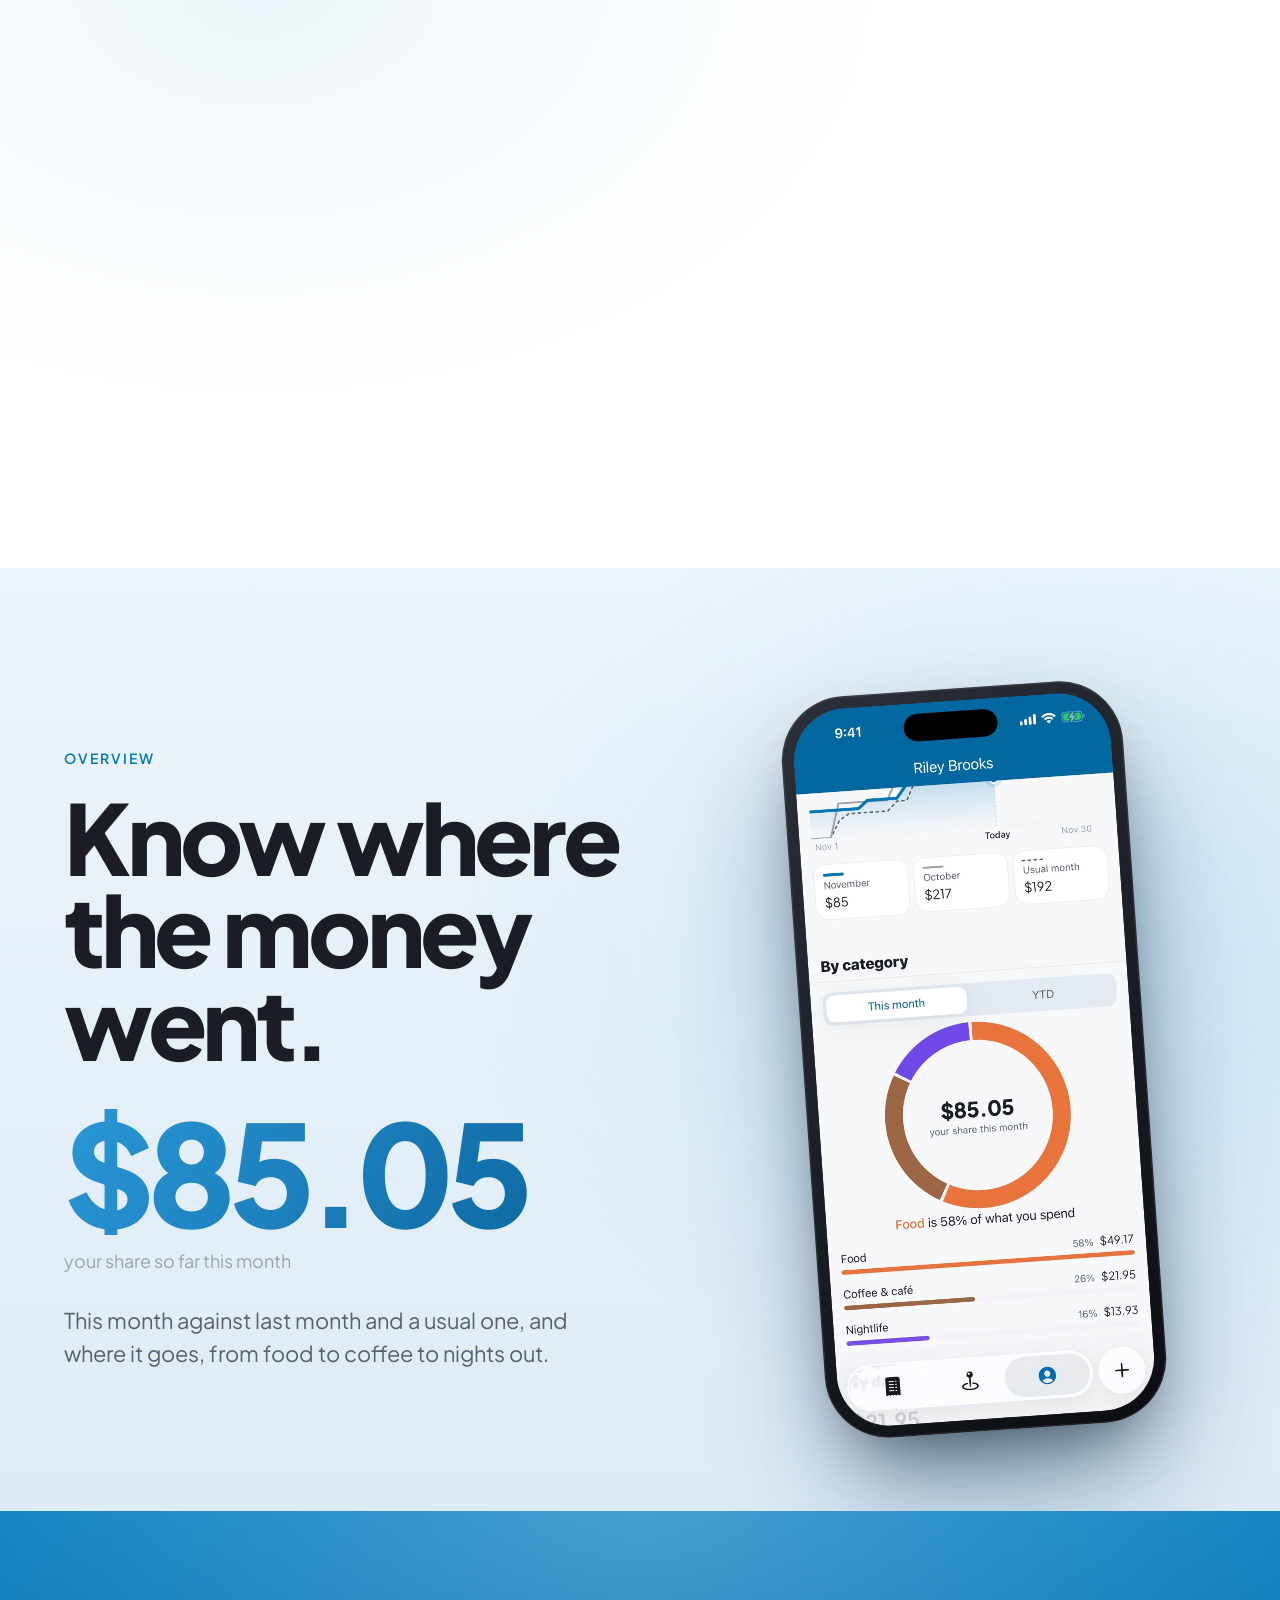
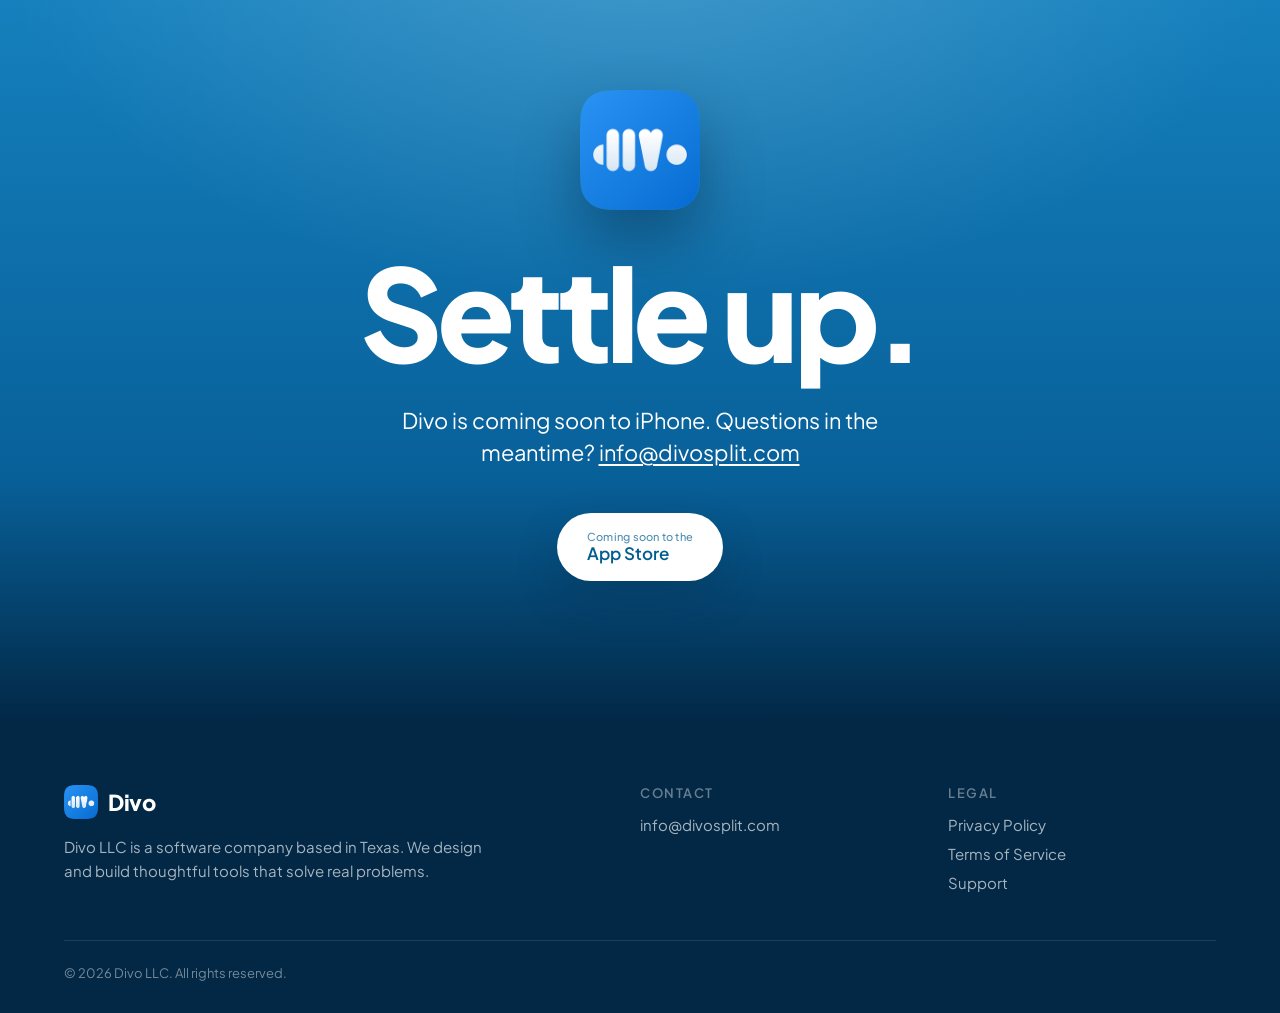
==== commit bee160bc: "Support, privacy and terms pages in the new style; homepage shows the current app - support.html: pl" ====
--- a/index.html
+++ b/index.html
@@ -354,7 +354,7 @@
 
   <!-- 1. Hero -->
   <section class="jumbo hero">
-    <div class="ghost-amount" aria-hidden="true">$177.78</div>
+    <div class="ghost-amount" aria-hidden="true">$33.33</div>
     <div class="jumbo-inner">
       <div class="copy">
         <p class="eyebrow reveal">Bill splitting for iPhone</p>
@@ -366,7 +366,7 @@
         </div>
       </div>
       <div class="phone tilt-r reveal d2">
-        <img src="img/splits-home.jpg" alt="Divo's My Splits screen: $177.78 owed to you, above three open splits including a Tahoe Weekend Tab" />
+        <img src="img/splits-home.jpg" alt="Divo's Splits home: you're owed $33.33, with each friend's balance above your open splits" />
       </div>
     </div>
   </section>
@@ -391,8 +391,8 @@
         </div>
       </div>
       <div class="phone-pair reveal d1">
-        <div class="phone"><img src="img/overview.jpg" alt="" /></div>
-        <div class="phone"><img src="img/split-detail.jpg" alt="A split's page at Golden Hour Ramen: you're owed $72.80, your share is $13.30 of $86.10" /></div>
+        <div class="phone"><img src="img/new-split.jpg" alt="New split: scan a receipt, choose a photo, start from scratch, or type just the total" /></div>
+        <div class="phone"><img src="img/split-detail.jpg" alt="A split at Burma Superstar: four people, each dish showing who had it, and $84.90 owed to you" /></div>
       </div>
     </div>
   </section>
@@ -408,14 +408,14 @@
         <div class="actions">
           <div class="action reveal d1"><span class="t">Add as you go</span><span class="d">Dinner, groceries, the kayak rental</span></div>
           <div class="action reveal d1"><span class="t">One running balance</span><span class="d">Who's up and who's down, all weekend</span></div>
-          <div class="action reveal d2"><span class="t">Every stop, mapped</span><span class="d">The trip, pinned where it happened</span></div>
+          <div class="action reveal d2"><span class="t">Share who pays who</span><span class="d">One card for the group chat</span></div>
           <div class="action reveal d3"><span class="t">Settle the whole Tab</span><span class="d">One payment each when it's over</span></div>
         </div>
       </div>
       <div class="phone-trio">
-        <div class="phone reveal d1"><img src="img/tab-balances.jpg" alt="The Tahoe Weekend Tab: 4 people, $484.83 total, you're owed $129.04, with each person's balance" /></div>
-        <div class="phone reveal d2"><img src="img/tab-splits.jpg" alt="The Tab's splits: a map of three Lake Tahoe stops and an Approve all button" /></div>
-        <div class="phone reveal d3"><img src="img/tab-settle.jpg" alt="The Tab's Settle pane: 0 of 4 approved, Approve my 4 splits, and Settle the whole Tab" /></div>
+        <div class="phone reveal d1"><img src="img/tab-balances.jpg" alt="The Tahoe weekend Tab: who you owe, who owes you, and a button to settle the whole Tab" /></div>
+        <div class="phone reveal d2"><img src="img/tab-splits.jpg" alt="The Tab's splits: breakfast, dinner and gondola tickets from the weekend, each with what you owe or are owed" /></div>
+        <div class="phone reveal d3"><img src="img/tab-share.jpg" alt="The Tab's share card: $154.40 unpaid, and who pays whom to settle it" /></div>
       </div>
     </div>
   </section>
@@ -429,14 +429,14 @@
         <h2 class="reveal d1">Every spot, on one map.</h2>
         <p class="lede reveal d2">Divo pins each split to where it happened. Pull up the sheet to see your lists, the spots you've been lately and what friends are rating.</p>
         <div class="stat-row">
-          <div class="stat reveal d1"><div class="num">111</div><div class="label">splits this year</div></div>
-          <div class="stat reveal d2"><div class="num">18</div><div class="label">spots pinned</div></div>
+          <div class="stat reveal d1"><div class="num">18</div><div class="label">splits this fall</div></div>
+          <div class="stat reveal d2"><div class="num">11</div><div class="label">places pinned</div></div>
           <div class="stat reveal d3"><div class="num">1</div><div class="label">map for all of it</div></div>
         </div>
       </div>
       <div class="phone-pair reveal d1">
-        <div class="phone"><img src="img/spots-map.jpg" alt="The Spots tab: a map of San Francisco with blue pins counting the splits at each place" /></div>
-        <div class="phone"><img src="img/spots-sheet.jpg" alt="The Spots sheet: Want to try, Brunch and Date night lists, recent places with your scores, and friends' reviews" /></div>
+        <div class="phone"><img src="img/spots-map.jpg" alt="The Spots tab: a map of San Francisco with a pin at every place you've split a bill and the spots on your lists" /></div>
+        <div class="phone"><img src="img/spots-sheet.jpg" alt="The Spots sheet: your Brunch and Want to try lists, and recent places with your scores" /></div>
       </div>
     </div>
   </section>
@@ -449,14 +449,14 @@
         <h2 class="reveal d1">Rated, reviewed, remembered.</h2>
         <div class="steps">
           <div class="step reveal d1"><b>01</b><p>What you've spent there. <span>Every visit, your last one, your average.</span></p></div>
-          <div class="step reveal d2"><b>02</b><p>What your friends spent. <span>How many have been and what it ran them.</span></p></div>
-          <div class="step reveal d2"><b>03</b><p>Your score, out of ten. <span>Drag to rate, change it any time.</span></p></div>
-          <div class="step reveal d3"><b>04</b><p>Friends' reviews. <span>With the dishes they ordered and what they cost.</span></p></div>
+          <div class="step reveal d2"><b>02</b><p>Your score, out of ten. <span>Rate it, change it any time.</span></p></div>
+          <div class="step reveal d2"><b>03</b><p>Friends' reviews. <span>What they thought, in their words.</span></p></div>
+          <div class="step reveal d3"><b>04</b><p>Who you go with. <span>And what you always order.</span></p></div>
         </div>
       </div>
       <div class="phone-pair reveal d1">
-        <div class="phone"><img src="img/spot-place.jpg" alt="Golden Hour Ramen's place page: $396.01 spent over 15 visits, friends' spend, and a 9.4 rating" /></div>
-        <div class="phone"><img src="img/spot-reviews.jpg" alt="Golden Hour Ramen's reviews from Maya, Jordan and Sam, each with a score and the dishes they ordered" /></div>
+        <div class="phone"><img src="img/spot-place.jpg" alt="Swan Oyster Depot's place page: what you've spent there, your 9.4 rating, and Alex's review" /></div>
+        <div class="phone"><img src="img/spot-reviews.jpg" alt="Who you go with to Swan Oyster Depot, and what you order there" /></div>
       </div>
     </div>
   </section>
@@ -467,12 +467,12 @@
       <div class="copy">
         <p class="eyebrow reveal" style="color: var(--accent); opacity: 1;">Overview</p>
         <h2 class="reveal d1">Know where the money went.</h2>
-        <div class="big-figure reveal d2">$3,558.63</div>
-        <p class="big-figure-caption reveal d2">your share this year, added up for you</p>
-        <p class="lede reveal d3" style="color: var(--ink-2); opacity: 1;">Month by month spending, your biggest night out, and exactly who still owes you, friend by friend.</p>
+        <div class="big-figure reveal d2">$85.05</div>
+        <p class="big-figure-caption reveal d2">your share so far this month</p>
+        <p class="lede reveal d3" style="color: var(--ink-2); opacity: 1;">This month against last month and a usual one, and where it goes, from food to coffee to nights out.</p>
       </div>
       <div class="phone tilt-l reveal d1">
-        <img src="img/spending.jpg" alt="Divo's Spending overview: $3,558.63 this year with a bar chart by month" />
+        <img src="img/spending.jpg" alt="Divo's spending by category: $85.05 this month, with food at 58%" />
       </div>
     </div>
   </section>
@@ -502,9 +502,9 @@
       <div>
         <h3>Legal</h3>
         <nav>
-          <a href="/privacy.html">Privacy Policy</a>
-          <a href="/terms.html">Terms of Service</a>
-          <a href="/support.html">Support</a>
+          <a href="/privacy">Privacy Policy</a>
+          <a href="/terms">Terms of Service</a>
+          <a href="/support">Support</a>
         </nav>
       </div>
     </div>
